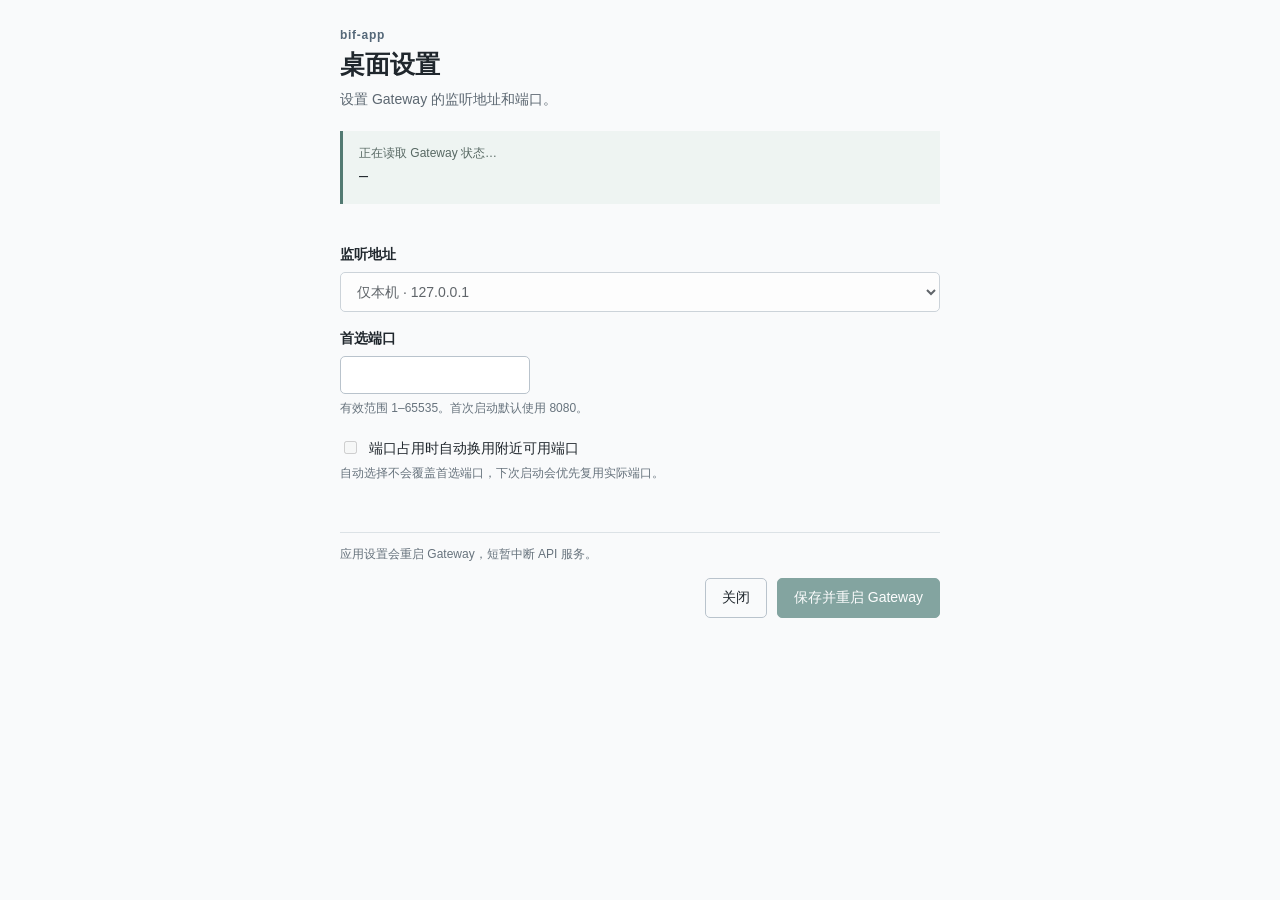
==== desktop/loading/settings.html @ b841a78e "feat(desktop): add isolated gateway network settings window Keep Bifrost UI and server modules uncha" ====
<!doctype html>
<html lang="zh-CN">
<head>
  <meta charset="utf-8"><meta name="viewport" content="width=device-width, initial-scale=1">
  <title>bif-app · Desktop Settings</title>
  <link rel="stylesheet" href="settings.css">
  <script src="settings.js" defer></script>
</head>
<body>
  <main>
    <header><p class="brand">bif-app</p><h1>桌面设置</h1><p class="intro">设置 Gateway 的监听地址和端口。</p></header>
    <section class="current" aria-label="当前运行状态">
      <span id="run-label">正在读取 Gateway 状态…</span>
      <output id="current-url">—</output>
      <small id="current-bind"></small>
    </section>
    <form id="settings-form">
      <fieldset id="fields" disabled>
        <label for="host">监听地址</label>
        <select id="host" data-testid="desktop-host">
          <option value="127.0.0.1">仅本机 · 127.0.0.1</option>
          <option value="0.0.0.0">局域网 · 0.0.0.0（所有 IPv4 网卡）</option>
        </select>
        <div id="lan-warning" class="warning" hidden>
          <p>同一网络的设备可能访问 Gateway 和 Bifrost 管理界面。启用前，请在原 Bifrost UI 中配置适当的认证。</p>
          <p>桌面窗口仍使用 127.0.0.1。其他设备需使用此电脑的局域网 IP；应用不会自动修改 Windows 防火墙。</p>
          <label class="check"><input id="allow-lan" type="checkbox" data-testid="desktop-lan-confirm">我了解并允许局域网访问</label>
        </div>
        <label for="port">首选端口</label>
        <input id="port" type="number" min="1" max="65535" step="1" required inputmode="numeric" data-testid="desktop-port" aria-describedby="port-help">
        <small id="port-help">有效范围 1–65535。首次启动默认使用 8080。</small>
        <label class="check fallback"><input id="auto-port" type="checkbox" data-testid="desktop-auto-port">端口占用时自动换用附近可用端口</label>
        <small>自动选择不会覆盖首选端口，下次启动会优先复用实际端口。</small>
      </fieldset>
      <p id="status" role="status" aria-live="polite"></p>
      <footer><p>应用设置会重启 Gateway，短暂中断 API 服务。</p><div class="buttons"><button type="button" id="close">关闭</button><button type="submit" id="save" class="primary" disabled data-testid="desktop-save">保存并重启 Gateway</button></div></footer>
    </form>
  </main>
</body>
</html>
---- desktop/loading/settings.css ----
:root { color-scheme: light dark; font-family: "Segoe UI", "Microsoft YaHei UI", sans-serif; font-size: 14px; color: #20272d; background: #f9fafb; }
* { box-sizing: border-box; }
body { margin: 0; }
main { max-width: 660px; margin: 0 auto; padding: 28px 30px 24px; }
.brand { margin: 0 0 6px; color: #546778; font-size: 12px; font-weight: 600; letter-spacing: .06em; }
h1 { margin: 0; font-size: 25px; font-weight: 600; }
.intro { margin: 10px 0 22px; color: #5c6771; }
.current { padding: 14px 16px; border-left: 3px solid #527a72; background: #eef4f2; margin-bottom: 24px; }
.current span, .current output, .current small { display: block; }
.current span { font-size: 12px; color: #576863; }
.current output { margin: 5px 0; font: 15px Consolas, monospace; overflow-wrap: anywhere; }
fieldset { border: 0; padding: 0; margin: 0; min-width: 0; }
label:not(.check) { display: block; margin: 18px 0 8px; font-weight: 600; }
select, input[type=number] { width: 100%; border: 1px solid #b9c3cc; border-radius: 5px; padding: 10px 12px; font: inherit; background: #fff; color: inherit; }
input[type=number] { max-width: 190px; display: block; }
small { display: block; color: #67737d; line-height: 1.65; margin-top: 5px; font-size: 12px; }
.check { display: flex; align-items: flex-start; gap: 9px; line-height: 1.6; }
.check input { margin-top: 4px; accent-color: #245f57; }
.fallback { margin-top: 18px; }
.warning { margin-top: 12px; padding: 12px 14px; border: 1px solid #d6b674; border-radius: 5px; background: #fff9eb; font-size: 12px; line-height: 1.7; }
.warning p { margin: 0 0 8px; }
.warning .check { font-weight: 600; }
[hidden] { display: none !important; }
#status { min-height: 20px; white-space: pre-wrap; line-height: 1.6; margin: 18px 0 10px; font-size: 13px; color: #27604a; }
#status.error { color: #a13730; }
footer { border-top: 1px solid #dce2e6; padding-top: 12px; }
footer p { color: #67737d; font-size: 12px; line-height: 1.6; margin: 0 0 14px; }
.buttons { display: flex; justify-content: flex-end; gap: 10px; }
button { border: 1px solid #b9c3cc; background: transparent; color: inherit; border-radius: 5px; padding: 10px 16px; font: inherit; cursor: pointer; }
button.primary { background: #245f57; border-color: #245f57; color: white; }
button:disabled { opacity: .55; cursor: wait; }
:focus-visible { outline: 3px solid #73aba0; outline-offset: 2px; }
@media (prefers-color-scheme: dark) {
  :root { color: #e2e8ed; background: #1b2026; }
  .intro, small, footer p { color: #a4afb9; }
  .brand { color: #98b5bb; }
  .current { background: #25342f; }
  .current span { color: #b0c5bb; }
  select, input[type=number] { background: #252d35; border-color: #55616d; }
  .warning { background: #383022; border-color: #907747; }
  footer { border-color: #3d4650; }
  #status { color: #9dd3b3; }
  #status.error { color: #ffada5; }
}
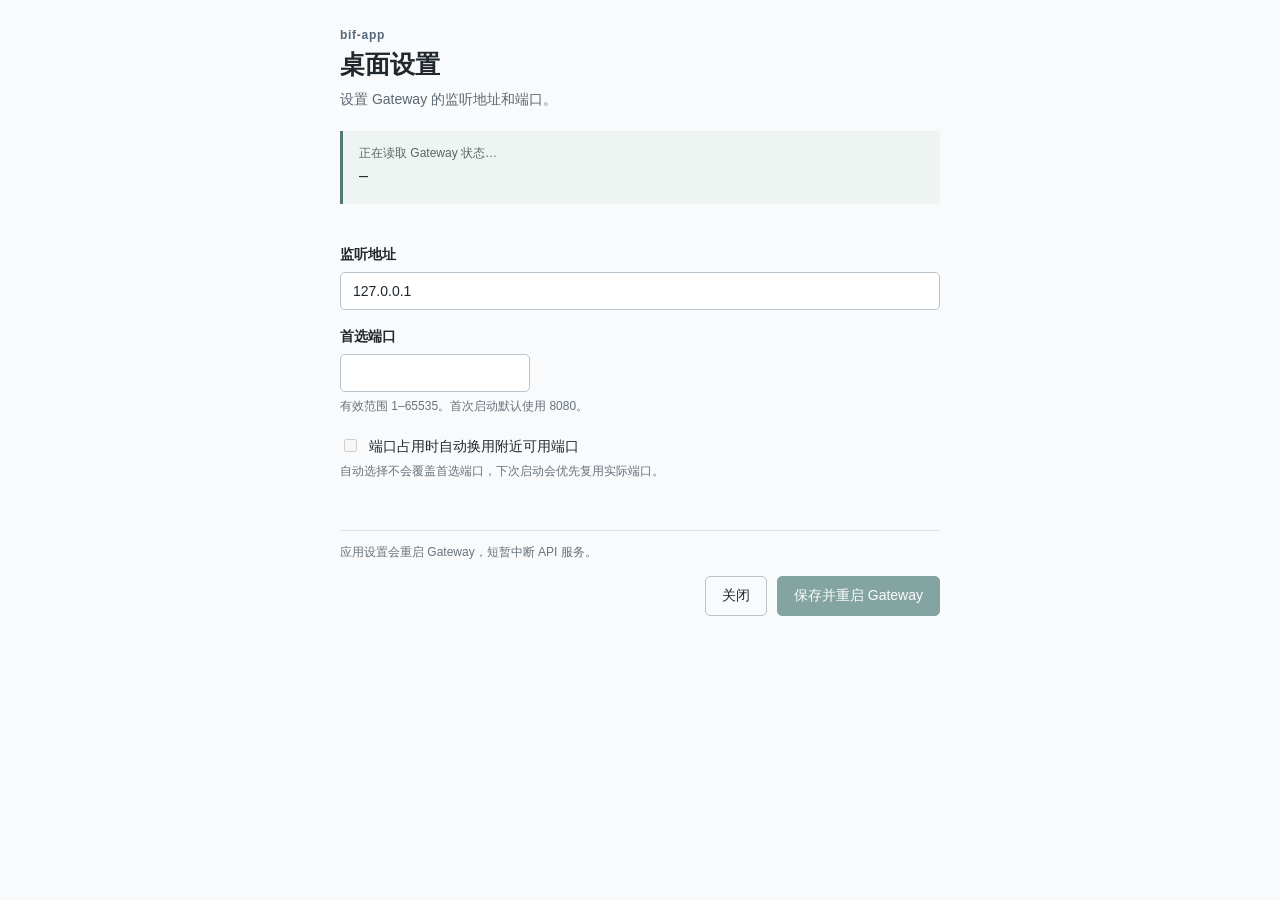
==== commit 22fd10d4: "feat(desktop): support validated custom IP and localhost bindings" ====
--- a/desktop/loading/settings.html
+++ b/desktop/loading/settings.html
@@ -17,15 +17,8 @@
     <form id="settings-form">
       <fieldset id="fields" disabled>
         <label for="host">监听地址</label>
-        <select id="host" data-testid="desktop-host">
-          <option value="127.0.0.1">仅本机 · 127.0.0.1</option>
-          <option value="0.0.0.0">局域网 · 0.0.0.0（所有 IPv4 网卡）</option>
-        </select>
-        <div id="lan-warning" class="warning" hidden>
-          <p>同一网络的设备可能访问 Gateway 和 Bifrost 管理界面。启用前，请在原 Bifrost UI 中配置适当的认证。</p>
-          <p>桌面窗口仍使用 127.0.0.1。其他设备需使用此电脑的局域网 IP；应用不会自动修改 Windows 防火墙。</p>
-          <label class="check"><input id="allow-lan" type="checkbox" data-testid="desktop-lan-confirm">我了解并允许局域网访问</label>
-        </div>
+        <input id="host" type="text" value="127.0.0.1" placeholder="127.0.0.1" required spellcheck="false" autocapitalize="off" autocomplete="off" data-testid="desktop-host" aria-describedby="host-error">
+        <small id="host-error" class="error" aria-live="polite" hidden></small>
         <label for="port">首选端口</label>
         <input id="port" type="number" min="1" max="65535" step="1" required inputmode="numeric" data-testid="desktop-port" aria-describedby="port-help">
         <small id="port-help">有效范围 1–65535。首次启动默认使用 8080。</small>
--- a/desktop/loading/settings.css
+++ b/desktop/loading/settings.css
@@ -11,18 +11,15 @@
 .current output { margin: 5px 0; font: 15px Consolas, monospace; overflow-wrap: anywhere; }
 fieldset { border: 0; padding: 0; margin: 0; min-width: 0; }
 label:not(.check) { display: block; margin: 18px 0 8px; font-weight: 600; }
-select, input[type=number] { width: 100%; border: 1px solid #b9c3cc; border-radius: 5px; padding: 10px 12px; font: inherit; background: #fff; color: inherit; }
+input[type=text], input[type=number] { width: 100%; border: 1px solid #b9c3cc; border-radius: 5px; padding: 10px 12px; font: inherit; background: #fff; color: inherit; }
 input[type=number] { max-width: 190px; display: block; }
 small { display: block; color: #67737d; line-height: 1.65; margin-top: 5px; font-size: 12px; }
 .check { display: flex; align-items: flex-start; gap: 9px; line-height: 1.6; }
 .check input { margin-top: 4px; accent-color: #245f57; }
 .fallback { margin-top: 18px; }
-.warning { margin-top: 12px; padding: 12px 14px; border: 1px solid #d6b674; border-radius: 5px; background: #fff9eb; font-size: 12px; line-height: 1.7; }
-.warning p { margin: 0 0 8px; }
-.warning .check { font-weight: 600; }
 [hidden] { display: none !important; }
 #status { min-height: 20px; white-space: pre-wrap; line-height: 1.6; margin: 18px 0 10px; font-size: 13px; color: #27604a; }
-#status.error { color: #a13730; }
+#status.error, #host-error { color: #a13730; }
 footer { border-top: 1px solid #dce2e6; padding-top: 12px; }
 footer p { color: #67737d; font-size: 12px; line-height: 1.6; margin: 0 0 14px; }
 .buttons { display: flex; justify-content: flex-end; gap: 10px; }
@@ -36,9 +33,8 @@
   .brand { color: #98b5bb; }
   .current { background: #25342f; }
   .current span { color: #b0c5bb; }
-  select, input[type=number] { background: #252d35; border-color: #55616d; }
-  .warning { background: #383022; border-color: #907747; }
+  input[type=text], input[type=number] { background: #252d35; border-color: #55616d; }
   footer { border-color: #3d4650; }
   #status { color: #9dd3b3; }
-  #status.error { color: #ffada5; }
+  #status.error, #host-error { color: #ffada5; }
 }
